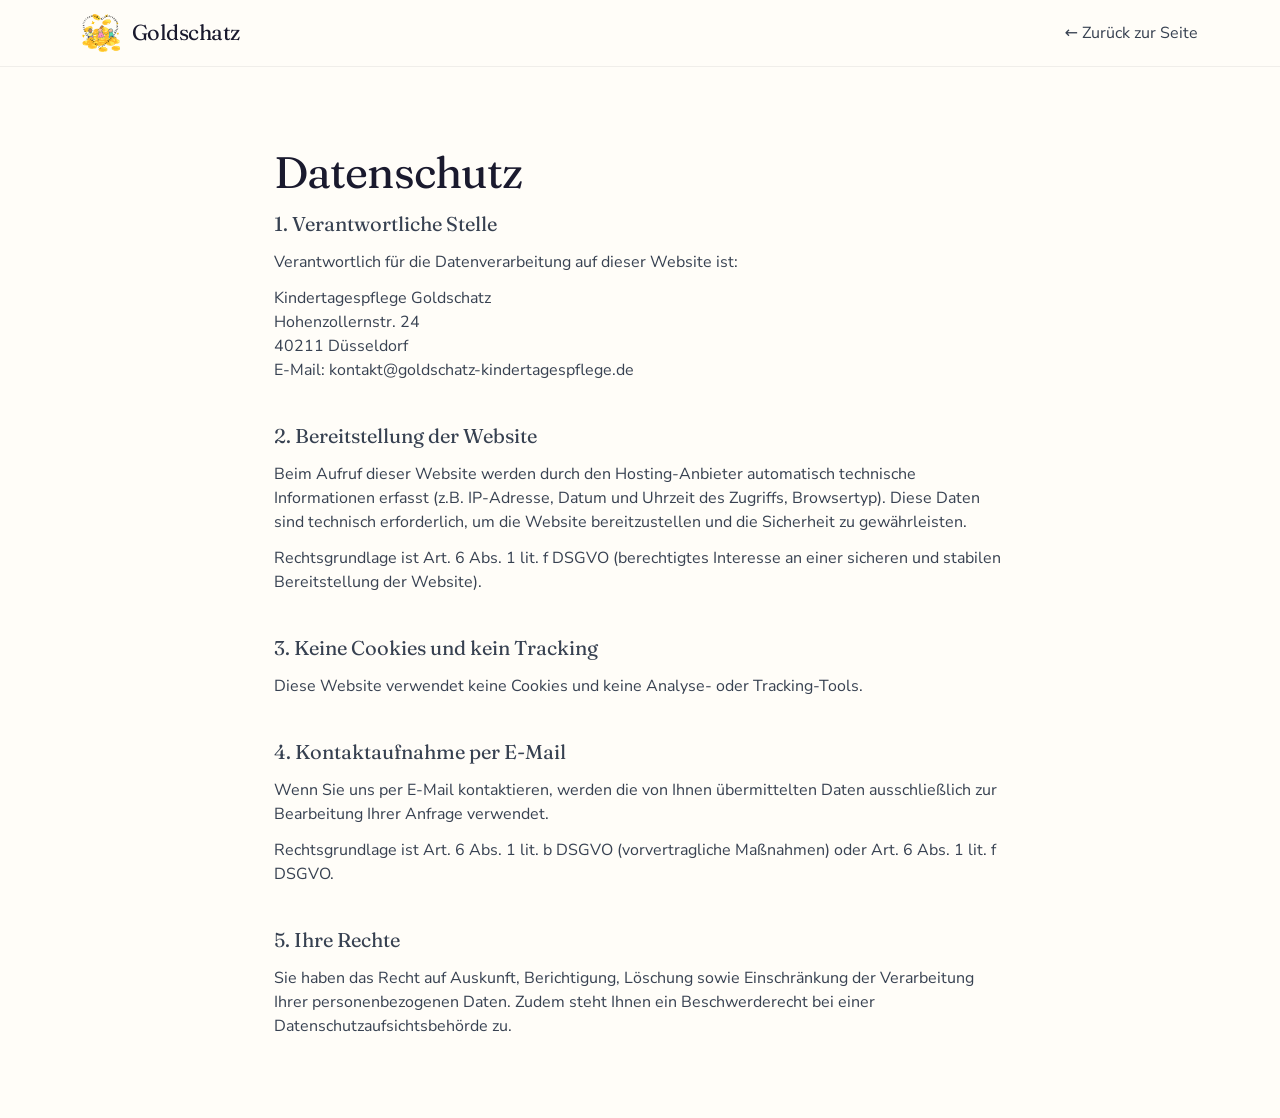
==== datenschutz.html @ 457f8713 "Add files via upload" ====
<!DOCTYPE html>
<html lang="de">
<head>
  <meta charset="UTF-8" />
  <meta name="robots" content="noindex, nofollow">
  <meta name="robots" content="noai, noimageai">
  <meta name="viewport" content="width=device-width, initial-scale=1.0" />
  <title>Datenschutz | Kindertagespflege Goldschatz</title>
  <link rel="stylesheet" href="assets/output.css" />
  <link rel="stylesheet" href="assets/styles.css" />
</head>
<body class="bg-bg text-ink-700 font-body antialiased">
    <header id="site-header" class="sticky top-[0px] z-[200] bg-bg/[0.92] backdrop-blur-xl border-b border-black/[0.06] transition-shadow duration-300">
        <nav class="flex items-center justify-between gap-6 px-5 md:px-8 py-3.5 max-w-[1180px] mx-auto">
        <a href="./" class="flex items-center gap-3 shrink-0">
            <div class="w-[38px] h-[38px] flex items-center justify-center"><img src="./img/Goldschatz Logo.svg"></div>
            <span class="font-display font-bold text-[1.35rem] text-ink-900 tracking-tight">Goldschatz</span>
        </a>
            <a href="./" class="items-center">← Zurück zur Seite</a>
        </nav>
  </header>

<main class="container mx-auto px-6 py-20 max-w-[780px]">

<h1 class="section-title mb-8">Datenschutz</h1>

<section class="mb-10">
<h2 class="text-xl font-bold mb-3">1. Verantwortliche Stelle</h2>
<p>
Verantwortlich für die Datenverarbeitung auf dieser Website ist:
</p>
<p class="mt-3">
Kindertagespflege Goldschatz<br>
Hohenzollernstr. 24<br>
40211 Düsseldorf<br>
E-Mail: kontakt@goldschatz-kindertagespflege.de
</p>
</section>

<section class="mb-10">
<h2 class="text-xl font-bold mb-3">2. Bereitstellung der Website</h2>
<p>
Beim Aufruf dieser Website werden durch den Hosting-Anbieter automatisch technische Informationen erfasst (z.B. IP-Adresse, Datum und Uhrzeit des Zugriffs, Browsertyp). Diese Daten sind technisch erforderlich, um die Website bereitzustellen und die Sicherheit zu gewährleisten.
</p>
<p class="mt-3">
Rechtsgrundlage ist Art. 6 Abs. 1 lit. f DSGVO (berechtigtes Interesse an einer sicheren und stabilen Bereitstellung der Website).
</p>
</section>

<section class="mb-10">
<h2 class="text-xl font-bold mb-3">3. Keine Cookies und kein Tracking</h2>
<p>
Diese Website verwendet keine Cookies und keine Analyse- oder Tracking-Tools.
</p>
</section>

<section class="mb-10">
<h2 class="text-xl font-bold mb-3">4. Kontaktaufnahme per E-Mail</h2>
<p>
Wenn Sie uns per E-Mail kontaktieren, werden die von Ihnen übermittelten Daten ausschließlich zur Bearbeitung Ihrer Anfrage verwendet.
</p>
<p class="mt-3">
Rechtsgrundlage ist Art. 6 Abs. 1 lit. b DSGVO (vorvertragliche Maßnahmen) oder Art. 6 Abs. 1 lit. f DSGVO.
</p>
</section>

<section>
<h2 class="text-xl font-bold mb-3">5. Ihre Rechte</h2>
<p>
Sie haben das Recht auf Auskunft, Berichtigung, Löschung sowie Einschränkung der Verarbeitung Ihrer personenbezogenen Daten. Zudem steht Ihnen ein Beschwerderecht bei einer Datenschutzaufsichtsbehörde zu.
</p>
</section>

</main>
</body>
</html>
---- assets/output.css ----
/*! tailwindcss v4.2.1 | MIT License | https://tailwindcss.com */
@layer properties{@supports (((-webkit-hyphens:none)) and (not (margin-trim:inline))) or ((-moz-orient:inline) and (not (color:rgb(from red r g b)))){*,:before,:after,::backdrop{--tw-translate-x:0;--tw-translate-y:0;--tw-translate-z:0;--tw-border-style:solid;--tw-gradient-position:initial;--tw-gradient-from:#0000;--tw-gradient-via:#0000;--tw-gradient-to:#0000;--tw-gradient-stops:initial;--tw-gradient-via-stops:initial;--tw-gradient-from-position:0%;--tw-gradient-via-position:50%;--tw-gradient-to-position:100%;--tw-leading:initial;--tw-font-weight:initial;--tw-tracking:initial;--tw-shadow:0 0 #0000;--tw-shadow-color:initial;--tw-shadow-alpha:100%;--tw-inset-shadow:0 0 #0000;--tw-inset-shadow-color:initial;--tw-inset-shadow-alpha:100%;--tw-ring-color:initial;--tw-ring-shadow:0 0 #0000;--tw-inset-ring-color:initial;--tw-inset-ring-shadow:0 0 #0000;--tw-ring-inset:initial;--tw-ring-offset-width:0px;--tw-ring-offset-color:#fff;--tw-ring-offset-shadow:0 0 #0000;--tw-blur:initial;--tw-brightness:initial;--tw-contrast:initial;--tw-grayscale:initial;--tw-hue-rotate:initial;--tw-invert:initial;--tw-opacity:initial;--tw-saturate:initial;--tw-sepia:initial;--tw-drop-shadow:initial;--tw-drop-shadow-color:initial;--tw-drop-shadow-alpha:100%;--tw-drop-shadow-size:initial;--tw-backdrop-blur:initial;--tw-backdrop-brightness:initial;--tw-backdrop-contrast:initial;--tw-backdrop-grayscale:initial;--tw-backdrop-hue-rotate:initial;--tw-backdrop-invert:initial;--tw-backdrop-opacity:initial;--tw-backdrop-saturate:initial;--tw-backdrop-sepia:initial;--tw-duration:initial}}}@layer theme{:root,:host{--font-sans:ui-sans-serif, system-ui, sans-serif, "Apple Color Emoji", "Segoe UI Emoji", "Segoe UI Symbol", "Noto Color Emoji";--font-mono:ui-monospace, SFMono-Regular, Menlo, Monaco, Consolas, "Liberation Mono", "Courier New", monospace;--color-black:#000;--color-white:#fff;--spacing:.25rem;--text-xs:.75rem;--text-xs--line-height:calc(1 / .75);--text-sm:.875rem;--text-sm--line-height:calc(1.25 / .875);--text-base:1rem;--text-base--line-height:calc(1.5 / 1);--text-xl:1.25rem;--text-xl--line-height:calc(1.75 / 1.25);--font-weight-semibold:600;--font-weight-bold:700;--font-weight-extrabold:800;--font-weight-black:900;--tracking-tight:-.025em;--tracking-widest:.1em;--leading-snug:1.375;--leading-relaxed:1.625;--radius-sm:.25rem;--radius-md:.375rem;--radius-lg:.5rem;--radius-xl:.75rem;--radius-2xl:1rem;--radius-3xl:1.5rem;--shadow-sm:0 1px 3px 0 #0000001a, 0 1px 2px -1px #0000001a;--shadow-md:0 4px 6px -1px #0000001a, 0 2px 4px -2px #0000001a;--blur-sm:8px;--blur-xl:24px;--default-transition-duration:.15s;--default-transition-timing-function:cubic-bezier(.4, 0, .2, 1);--default-font-family:var(--font-sans);--default-mono-font-family:var(--font-mono)}}@layer base{*,:after,:before,::backdrop{box-sizing:border-box;border:0 solid;margin:0;padding:0}::file-selector-button{box-sizing:border-box;border:0 solid;margin:0;padding:0}html,:host{-webkit-text-size-adjust:100%;tab-size:4;line-height:1.5;font-family:var(--default-font-family,ui-sans-serif, system-ui, sans-serif, "Apple Color Emoji", "Segoe UI Emoji", "Segoe UI Symbol", "Noto Color Emoji");font-feature-settings:var(--default-font-feature-settings,normal);font-variation-settings:var(--default-font-variation-settings,normal);-webkit-tap-highlight-color:transparent}hr{height:0;color:inherit;border-top-width:1px}abbr:where([title]){-webkit-text-decoration:underline dotted;text-decoration:underline dotted}h1,h2,h3,h4,h5,h6{font-size:inherit;font-weight:inherit}a{color:inherit;-webkit-text-decoration:inherit;-webkit-text-decoration:inherit;-webkit-text-decoration:inherit;text-decoration:inherit}b,strong{font-weight:bolder}code,kbd,samp,pre{font-family:var(--default-mono-font-family,ui-monospace, SFMono-Regular, Menlo, Monaco, Consolas, "Liberation Mono", "Courier New", monospace);font-feature-settings:var(--default-mono-font-feature-settings,normal);font-variation-settings:var(--default-mono-font-variation-settings,normal);font-size:1em}small{font-size:80%}sub,sup{vertical-align:baseline;font-size:75%;line-height:0;position:relative}sub{bottom:-.25em}sup{top:-.5em}table{text-indent:0;border-color:inherit;border-collapse:collapse}:-moz-focusring{outline:auto}progress{vertical-align:baseline}summary{display:list-item}ol,ul,menu{list-style:none}img,svg,video,canvas,audio,iframe,embed,object{vertical-align:middle;display:block}img,video{max-width:100%;height:auto}button,input,select,optgroup,textarea{font:inherit;font-feature-settings:inherit;font-variation-settings:inherit;letter-spacing:inherit;color:inherit;opacity:1;background-color:#0000;border-radius:0}::file-selector-button{font:inherit;font-feature-settings:inherit;font-variation-settings:inherit;letter-spacing:inherit;color:inherit;opacity:1;background-color:#0000;border-radius:0}:where(select:is([multiple],[size])) optgroup{font-weight:bolder}:where(select:is([multiple],[size])) optgroup option{padding-inline-start:20px}::file-selector-button{margin-inline-end:4px}::placeholder{opacity:1}@supports (not ((-webkit-appearance:-apple-pay-button))) or (contain-intrinsic-size:1px){::placeholder{color:currentColor}@supports (color:color-mix(in lab, red, red)){::placeholder{color:color-mix(in oklab, currentcolor 50%, transparent)}}}textarea{resize:vertical}::-webkit-search-decoration{-webkit-appearance:none}::-webkit-date-and-time-value{min-height:1lh;text-align:inherit}::-webkit-datetime-edit{display:inline-flex}::-webkit-datetime-edit-fields-wrapper{padding:0}::-webkit-datetime-edit{padding-block:0}::-webkit-datetime-edit-year-field{padding-block:0}::-webkit-datetime-edit-month-field{padding-block:0}::-webkit-datetime-edit-day-field{padding-block:0}::-webkit-datetime-edit-hour-field{padding-block:0}::-webkit-datetime-edit-minute-field{padding-block:0}::-webkit-datetime-edit-second-field{padding-block:0}::-webkit-datetime-edit-millisecond-field{padding-block:0}::-webkit-datetime-edit-meridiem-field{padding-block:0}::-webkit-calendar-picker-indicator{line-height:1}:-moz-ui-invalid{box-shadow:none}button,input:where([type=button],[type=reset],[type=submit]){appearance:button}::file-selector-button{appearance:button}::-webkit-inner-spin-button{height:auto}::-webkit-outer-spin-button{height:auto}[hidden]:where(:not([hidden=until-found])){display:none!important}}@layer components;@layer utilities{.pointer-events-none{pointer-events:none}.visible{visibility:visible}.sr-only{clip-path:inset(50%);white-space:nowrap;border-width:0;width:1px;height:1px;margin:-1px;padding:0;position:absolute;overflow:hidden}.absolute{position:absolute}.fixed{position:fixed}.relative{position:relative}.sticky{position:sticky}.inset-0{inset:calc(var(--spacing) * 0)}.inset-y-0{inset-block:calc(var(--spacing) * 0)}.start{inset-inline-start:var(--spacing)}.-top-24{top:calc(var(--spacing) * -24)}.top-0{top:calc(var(--spacing) * 0)}.top-4{top:calc(var(--spacing) * 4)}.top-20{top:calc(var(--spacing) * 20)}.top-\[0px\]{top:0}.top-\[37px\]{top:37px}.-right-16{right:calc(var(--spacing) * -16)}.-right-24{right:calc(var(--spacing) * -24)}.right-0{right:calc(var(--spacing) * 0)}.right-\[-60px\]{right:-60px}.bottom-0{bottom:calc(var(--spacing) * 0)}.bottom-4{bottom:calc(var(--spacing) * 4)}.bottom-\[-20px\]{bottom:-20px}.bottom-\[-40px\]{bottom:-40px}.-left-24{left:calc(var(--spacing) * -24)}.left-4{left:calc(var(--spacing) * 4)}.left-5{left:calc(var(--spacing) * 5)}.left-\[-40px\]{left:-40px}.z-10{z-index:10}.z-\[100\]{z-index:100}.z-\[200\]{z-index:200}.z-\[300\]{z-index:300}.z-\[400\]{z-index:400}.container{width:100%}@media (min-width:40rem){.container{max-width:40rem}}@media (min-width:48rem){.container{max-width:48rem}}@media (min-width:64rem){.container{max-width:64rem}}@media (min-width:80rem){.container{max-width:80rem}}@media (min-width:96rem){.container{max-width:96rem}}.-mx-2{margin-inline:calc(var(--spacing) * -2)}.mx-auto{margin-inline:auto}.mt-0\.5{margin-top:calc(var(--spacing) * .5)}.mt-1{margin-top:calc(var(--spacing) * 1)}.mt-3{margin-top:calc(var(--spacing) * 3)}.mt-4{margin-top:calc(var(--spacing) * 4)}.mt-5{margin-top:calc(var(--spacing) * 5)}.mb-0{margin-bottom:calc(var(--spacing) * 0)}.mb-0\.5{margin-bottom:calc(var(--spacing) * .5)}.mb-1{margin-bottom:calc(var(--spacing) * 1)}.mb-2{margin-bottom:calc(var(--spacing) * 2)}.mb-3{margin-bottom:calc(var(--spacing) * 3)}.mb-4{margin-bottom:calc(var(--spacing) * 4)}.mb-5{margin-bottom:calc(var(--spacing) * 5)}.mb-6{margin-bottom:calc(var(--spacing) * 6)}.mb-7{margin-bottom:calc(var(--spacing) * 7)}.mb-8{margin-bottom:calc(var(--spacing) * 8)}.mb-10{margin-bottom:calc(var(--spacing) * 10)}.ml-2{margin-left:calc(var(--spacing) * 2)}.ml-auto{margin-left:auto}.block{display:block}.flex{display:flex}.grid{display:grid}.hidden{display:none}.inline-flex{display:inline-flex}.h-0\.5{height:calc(var(--spacing) * .5)}.h-3\.5{height:calc(var(--spacing) * 3.5)}.h-4{height:calc(var(--spacing) * 4)}.h-5{height:calc(var(--spacing) * 5)}.h-6{height:calc(var(--spacing) * 6)}.h-7{height:calc(var(--spacing) * 7)}.h-8{height:calc(var(--spacing) * 8)}.h-9{height:calc(var(--spacing) * 9)}.h-10{height:calc(var(--spacing) * 10)}.h-\[34px\]{height:34px}.h-\[38px\]{height:38px}.h-\[52px\]{height:52px}.h-\[60px\]{height:60px}.h-\[260px\]{height:260px}.h-\[350px\]{height:350px}.h-\[500px\]{height:500px}.min-h-0{min-height:calc(var(--spacing) * 0)}.min-h-\[1\.2em\]{min-height:1.2em}.min-h-\[110px\]{min-height:110px}.w-3\.5{width:calc(var(--spacing) * 3.5)}.w-4{width:calc(var(--spacing) * 4)}.w-5{width:calc(var(--spacing) * 5)}.w-6{width:calc(var(--spacing) * 6)}.w-7{width:calc(var(--spacing) * 7)}.w-8{width:calc(var(--spacing) * 8)}.w-9{width:calc(var(--spacing) * 9)}.w-10{width:calc(var(--spacing) * 10)}.w-100{width:calc(var(--spacing) * 100)}.w-\[34px\]{width:34px}.w-\[38px\]{width:38px}.w-\[52px\]{width:52px}.w-\[60px\]{width:60px}.w-\[350px\]{width:350px}.w-\[500px\]{width:500px}.w-\[min\(340px\,90vw\)\]{width:min(340px,90vw)}.w-full{width:100%}.max-w-\[55ch\]{max-width:55ch}.max-w-\[600px\]{max-width:600px}.max-w-\[680px\]{max-width:680px}.max-w-\[780px\]{max-width:780px}.max-w-\[1180px\]{max-width:1180px}.max-w-none{max-width:none}.flex-1{flex:1}.shrink-0{flex-shrink:0}.translate-x-0{--tw-translate-x:calc(var(--spacing) * 0);translate:var(--tw-translate-x) var(--tw-translate-y)}.translate-x-full{--tw-translate-x:100%;translate:var(--tw-translate-x) var(--tw-translate-y)}.-rotate-\[15deg\]{rotate:-15deg}.cursor-pointer{cursor:pointer}.resize-y{resize:vertical}.grid-cols-1{grid-template-columns:repeat(1,minmax(0,1fr))}.grid-cols-2{grid-template-columns:repeat(2,minmax(0,1fr))}.flex-col{flex-direction:column}.flex-wrap{flex-wrap:wrap}.items-center{align-items:center}.items-start{align-items:flex-start}.justify-between{justify-content:space-between}.justify-center{justify-content:center}.gap-1{gap:calc(var(--spacing) * 1)}.gap-1\.5{gap:calc(var(--spacing) * 1.5)}.gap-2{gap:calc(var(--spacing) * 2)}.gap-2\.5{gap:calc(var(--spacing) * 2.5)}.gap-3{gap:calc(var(--spacing) * 3)}.gap-4{gap:calc(var(--spacing) * 4)}.gap-5{gap:calc(var(--spacing) * 5)}.gap-6{gap:calc(var(--spacing) * 6)}.gap-8{gap:calc(var(--spacing) * 8)}.gap-10{gap:calc(var(--spacing) * 10)}.gap-\[5px\]{gap:5px}.overflow-hidden{overflow:hidden}.overflow-x-hidden{overflow-x:hidden}.overflow-y-auto{overflow-y:auto}.rounded-2xl{border-radius:var(--radius-2xl)}.rounded-3xl{border-radius:var(--radius-3xl)}.rounded-\[2rem\]{border-radius:2rem}.rounded-full{border-radius:3.40282e38px}.rounded-lg{border-radius:var(--radius-lg)}.rounded-sm{border-radius:var(--radius-sm)}.rounded-xl{border-radius:var(--radius-xl)}.border{border-style:var(--tw-border-style);border-width:1px}.border-2{border-style:var(--tw-border-style);border-width:2px}.border-\[1\.5px\]{border-style:var(--tw-border-style);border-width:1.5px}.border-t{border-top-style:var(--tw-border-style);border-top-width:1px}.border-b{border-bottom-style:var(--tw-border-style);border-bottom-width:1px}.border-black\/\[0\.04\]{border-color:#0000000a}@supports (color:color-mix(in lab, red, red)){.border-black\/\[0\.04\]{border-color:color-mix(in oklab, var(--color-black) 4%, transparent)}}.border-black\/\[0\.06\]{border-color:#0000000f}@supports (color:color-mix(in lab, red, red)){.border-black\/\[0\.06\]{border-color:color-mix(in oklab, var(--color-black) 6%, transparent)}}.border-gold-200{border-color:#ffedb3}.border-gold-300{border-color:#ffd966}.border-gold-400\/25{border-color:oklab(84.1054% .0167045 .152125/.25)}.border-gold-400\/30{border-color:oklab(84.1054% .0167045 .152125/.3)}.border-gold-400\/45{border-color:oklab(84.1054% .0167045 .152125/.45)}.border-green-500\/30{border-color:oklab(72.2746% -.165574 .0972219/.3)}.border-ink-100{border-color:#f9fafb}.border-ink-300{border-color:#d1d5db}.border-white\/10{border-color:#ffffff1a}@supports (color:color-mix(in lab, red, red)){.border-white\/10{border-color:color-mix(in oklab, var(--color-white) 10%, transparent)}}.bg-bg{background-color:#fffdf8}.bg-bg-warm{background-color:#fff9e6}.bg-bg\/\[0\.92\]{background-color:oklab(99.4198% .00016439 .00692415/.92)}.bg-black\/40{background-color:#0006}@supports (color:color-mix(in lab, red, red)){.bg-black\/40{background-color:color-mix(in oklab, var(--color-black) 40%, transparent)}}.bg-coral-400{background-color:#f36856}.bg-gold-100{background-color:#fff9e6}.bg-gold-200{background-color:#ffedb3}.bg-gold-300{background-color:#ffd966}.bg-gold-400\/10{background-color:oklab(84.1054% .0167045 .152125/.1)}.bg-gold-400\/15{background-color:oklab(84.1054% .0167045 .152125/.15)}.bg-gold-400\/20{background-color:oklab(84.1054% .0167045 .152125/.2)}.bg-green-100{background-color:#edfbf3}.bg-ink-100{background-color:#f9fafb}.bg-ink-700{background-color:#374151}.bg-ink-900{background-color:#1a1a2e}.bg-peach-400{background-color:#ffb49e}.bg-transparent{background-color:#0000}.bg-white{background-color:var(--color-white)}.bg-white\/85{background-color:#ffffffd9}@supports (color:color-mix(in lab, red, red)){.bg-white\/85{background-color:color-mix(in oklab, var(--color-white) 85%, transparent)}}.bg-white\/92{background-color:#ffffffeb}@supports (color:color-mix(in lab, red, red)){.bg-white\/92{background-color:color-mix(in oklab, var(--color-white) 92%, transparent)}}.bg-white\/\[0\.06\]{background-color:#ffffff0f}@supports (color:color-mix(in lab, red, red)){.bg-white\/\[0\.06\]{background-color:color-mix(in oklab, var(--color-white) 6%, transparent)}}.bg-gradient-to-br{--tw-gradient-position:to bottom right in oklab;background-image:linear-gradient(var(--tw-gradient-stops))}.from-gold-300{--tw-gradient-from:#ffd966;--tw-gradient-stops:var(--tw-gradient-via-stops,var(--tw-gradient-position), var(--tw-gradient-from) var(--tw-gradient-from-position), var(--tw-gradient-to) var(--tw-gradient-to-position))}.to-gold-400{--tw-gradient-to:#fac13f;--tw-gradient-stops:var(--tw-gradient-via-stops,var(--tw-gradient-position), var(--tw-gradient-from) var(--tw-gradient-from-position), var(--tw-gradient-to) var(--tw-gradient-to-position))}.object-cover{object-fit:cover}.p-2{padding:calc(var(--spacing) * 2)}.p-3{padding:calc(var(--spacing) * 3)}.p-4{padding:calc(var(--spacing) * 4)}.p-6{padding:calc(var(--spacing) * 6)}.p-8{padding:calc(var(--spacing) * 8)}.px-3{padding-inline:calc(var(--spacing) * 3)}.px-3\.5{padding-inline:calc(var(--spacing) * 3.5)}.px-4{padding-inline:calc(var(--spacing) * 4)}.px-5{padding-inline:calc(var(--spacing) * 5)}.px-6{padding-inline:calc(var(--spacing) * 6)}.px-8{padding-inline:calc(var(--spacing) * 8)}.py-1{padding-block:calc(var(--spacing) * 1)}.py-1\.5{padding-block:calc(var(--spacing) * 1.5)}.py-2{padding-block:calc(var(--spacing) * 2)}.py-2\.5{padding-block:calc(var(--spacing) * 2.5)}.py-3{padding-block:calc(var(--spacing) * 3)}.py-3\.5{padding-block:calc(var(--spacing) * 3.5)}.py-4{padding-block:calc(var(--spacing) * 4)}.py-5{padding-block:calc(var(--spacing) * 5)}.py-8{padding-block:calc(var(--spacing) * 8)}.py-20{padding-block:calc(var(--spacing) * 20)}.pt-3{padding-top:calc(var(--spacing) * 3)}.pt-4{padding-top:calc(var(--spacing) * 4)}.pt-12{padding-top:calc(var(--spacing) * 12)}.pb-5{padding-bottom:calc(var(--spacing) * 5)}.pb-6{padding-bottom:calc(var(--spacing) * 6)}.pb-8{padding-bottom:calc(var(--spacing) * 8)}.pb-20{padding-bottom:calc(var(--spacing) * 20)}.font-body{font-family:Nunito Sans,system-ui,-apple-system,Segoe UI,Roboto,Arial,sans-serif}.font-display{font-family:Fraunces,Georgia,serif}.text-base{font-size:var(--text-base);line-height:var(--tw-leading,var(--text-base--line-height))}.text-sm{font-size:var(--text-sm);line-height:var(--tw-leading,var(--text-sm--line-height))}.text-xl{font-size:var(--text-xl);line-height:var(--tw-leading,var(--text-xl--line-height))}.text-xs{font-size:var(--text-xs);line-height:var(--tw-leading,var(--text-xs--line-height))}.text-\[1\.1rem\]{font-size:1.1rem}.text-\[1\.05rem\]{font-size:1.05rem}.text-\[1\.35rem\]{font-size:1.35rem}.text-\[6rem\]{font-size:6rem}.leading-\[1\.1\]{--tw-leading:1.1;line-height:1.1}.leading-none{--tw-leading:1;line-height:1}.leading-relaxed{--tw-leading:var(--leading-relaxed);line-height:var(--leading-relaxed)}.leading-snug{--tw-leading:var(--leading-snug);line-height:var(--leading-snug)}.font-black{--tw-font-weight:var(--font-weight-black);font-weight:var(--font-weight-black)}.font-bold{--tw-font-weight:var(--font-weight-bold);font-weight:var(--font-weight-bold)}.font-extrabold{--tw-font-weight:var(--font-weight-extrabold);font-weight:var(--font-weight-extrabold)}.font-semibold{--tw-font-weight:var(--font-weight-semibold);font-weight:var(--font-weight-semibold)}.tracking-tight{--tw-tracking:var(--tracking-tight);letter-spacing:var(--tracking-tight)}.tracking-widest{--tw-tracking:var(--tracking-widest);letter-spacing:var(--tracking-widest)}.whitespace-nowrap{white-space:nowrap}.text-\[\#3a2a00\]{color:#3a2a00}.text-\[\#5a3e00\]{color:#5a3e00}.text-\[\#7a5500\]{color:#7a5500}.text-coral-400{color:#f36856}.text-gold-300{color:#ffd966}.text-gold-500{color:#e8a800}.text-green-500{color:#22c55e}.text-ink-300{color:#d1d5db}.text-ink-500{color:#6b7280}.text-ink-700{color:#374151}.text-ink-900{color:#1a1a2e}.text-white{color:var(--color-white)}.text-white\/30{color:#ffffff4d}@supports (color:color-mix(in lab, red, red)){.text-white\/30{color:color-mix(in oklab, var(--color-white) 30%, transparent)}}.text-white\/40{color:#fff6}@supports (color:color-mix(in lab, red, red)){.text-white\/40{color:color-mix(in oklab, var(--color-white) 40%, transparent)}}.text-white\/50{color:#ffffff80}@supports (color:color-mix(in lab, red, red)){.text-white\/50{color:color-mix(in oklab, var(--color-white) 50%, transparent)}}.text-white\/65{color:#ffffffa6}@supports (color:color-mix(in lab, red, red)){.text-white\/65{color:color-mix(in oklab, var(--color-white) 65%, transparent)}}.text-white\/70{color:#ffffffb3}@supports (color:color-mix(in lab, red, red)){.text-white\/70{color:color-mix(in oklab, var(--color-white) 70%, transparent)}}.text-white\/75{color:#ffffffbf}@supports (color:color-mix(in lab, red, red)){.text-white\/75{color:color-mix(in oklab, var(--color-white) 75%, transparent)}}.text-white\/80{color:#fffc}@supports (color:color-mix(in lab, red, red)){.text-white\/80{color:color-mix(in oklab, var(--color-white) 80%, transparent)}}.uppercase{text-transform:uppercase}.italic{font-style:italic}.not-italic{font-style:normal}.antialiased{-webkit-font-smoothing:antialiased;-moz-osx-font-smoothing:grayscale}.opacity-0{opacity:0}.opacity-10{opacity:.1}.opacity-20{opacity:.2}.opacity-25{opacity:.25}.opacity-50{opacity:.5}.opacity-80{opacity:.8}.opacity-85{opacity:.85}.opacity-100{opacity:1}.opacity-\[0\.28\]{opacity:.28}.shadow-gold{--tw-shadow:0 4px 20px var(--tw-shadow-color,#fac13f4d);box-shadow:var(--tw-inset-shadow), var(--tw-inset-ring-shadow), var(--tw-ring-offset-shadow), var(--tw-ring-shadow), var(--tw-shadow)}.shadow-lg{--tw-shadow:0 12px 40px var(--tw-shadow-color,#0000001a);box-shadow:var(--tw-inset-shadow), var(--tw-inset-ring-shadow), var(--tw-ring-offset-shadow), var(--tw-ring-shadow), var(--tw-shadow)}.shadow-soft{--tw-shadow:0 4px 16px var(--tw-shadow-color,#00000014);box-shadow:var(--tw-inset-shadow), var(--tw-inset-ring-shadow), var(--tw-ring-offset-shadow), var(--tw-ring-shadow), var(--tw-shadow)}.blur{--tw-blur:blur(8px);filter:var(--tw-blur,) var(--tw-brightness,) var(--tw-contrast,) var(--tw-grayscale,) var(--tw-hue-rotate,) var(--tw-invert,) var(--tw-saturate,) var(--tw-sepia,) var(--tw-drop-shadow,)}.blur-\[70px\]{--tw-blur:blur(70px);filter:var(--tw-blur,) var(--tw-brightness,) var(--tw-contrast,) var(--tw-grayscale,) var(--tw-hue-rotate,) var(--tw-invert,) var(--tw-saturate,) var(--tw-sepia,) var(--tw-drop-shadow,)}.blur-\[80px\]{--tw-blur:blur(80px);filter:var(--tw-blur,) var(--tw-brightness,) var(--tw-contrast,) var(--tw-grayscale,) var(--tw-hue-rotate,) var(--tw-invert,) var(--tw-saturate,) var(--tw-sepia,) var(--tw-drop-shadow,)}.backdrop-blur-sm{--tw-backdrop-blur:blur(var(--blur-sm));-webkit-backdrop-filter:var(--tw-backdrop-blur,) var(--tw-backdrop-brightness,) var(--tw-backdrop-contrast,) var(--tw-backdrop-grayscale,) var(--tw-backdrop-hue-rotate,) var(--tw-backdrop-invert,) var(--tw-backdrop-opacity,) var(--tw-backdrop-saturate,) var(--tw-backdrop-sepia,);backdrop-filter:var(--tw-backdrop-blur,) var(--tw-backdrop-brightness,) var(--tw-backdrop-contrast,) var(--tw-backdrop-grayscale,) var(--tw-backdrop-hue-rotate,) var(--tw-backdrop-invert,) var(--tw-backdrop-opacity,) var(--tw-backdrop-saturate,) var(--tw-backdrop-sepia,)}.backdrop-blur-xl{--tw-backdrop-blur:blur(var(--blur-xl));-webkit-backdrop-filter:var(--tw-backdrop-blur,) var(--tw-backdrop-brightness,) var(--tw-backdrop-contrast,) var(--tw-backdrop-grayscale,) var(--tw-backdrop-hue-rotate,) var(--tw-backdrop-invert,) var(--tw-backdrop-opacity,) var(--tw-backdrop-saturate,) var(--tw-backdrop-sepia,);backdrop-filter:var(--tw-backdrop-blur,) var(--tw-backdrop-brightness,) var(--tw-backdrop-contrast,) var(--tw-backdrop-grayscale,) var(--tw-backdrop-hue-rotate,) var(--tw-backdrop-invert,) var(--tw-backdrop-opacity,) var(--tw-backdrop-saturate,) var(--tw-backdrop-sepia,)}.transition-all{transition-property:all;transition-timing-function:var(--tw-ease,var(--default-transition-timing-function));transition-duration:var(--tw-duration,var(--default-transition-duration))}.transition-colors{transition-property:color,background-color,border-color,outline-color,text-decoration-color,fill,stroke,--tw-gradient-from,--tw-gradient-via,--tw-gradient-to;transition-timing-function:var(--tw-ease,var(--default-transition-timing-function));transition-duration:var(--tw-duration,var(--default-transition-duration))}.transition-opacity{transition-property:opacity;transition-timing-function:var(--tw-ease,var(--default-transition-timing-function));transition-duration:var(--tw-duration,var(--default-transition-duration))}.transition-shadow{transition-property:box-shadow;transition-timing-function:var(--tw-ease,var(--default-transition-timing-function));transition-duration:var(--tw-duration,var(--default-transition-duration))}.transition-transform{transition-property:transform,translate,scale,rotate;transition-timing-function:var(--tw-ease,var(--default-transition-timing-function));transition-duration:var(--tw-duration,var(--default-transition-duration))}.duration-250{--tw-duration:.25s;transition-duration:.25s}.duration-300{--tw-duration:.3s;transition-duration:.3s}.select-none{-webkit-user-select:none;user-select:none}@media (hover:hover){.hover\:-translate-y-px:hover{--tw-translate-y:-1px;translate:var(--tw-translate-x) var(--tw-translate-y)}.hover\:border-gold-400:hover{border-color:#fac13f}.hover\:border-gold-400\/30:hover{border-color:oklab(84.1054% .0167045 .152125/.3)}.hover\:bg-coral-500:hover{background-color:#d95443}.hover\:bg-gold-100:hover{background-color:#fff9e6}.hover\:bg-gold-200:hover{background-color:#ffedb3}.hover\:bg-ink-900:hover{background-color:#1a1a2e}.hover\:bg-peach-200:hover{background-color:#ffd5c8}.hover\:bg-white\/\[0\.09\]:hover{background-color:#ffffff17}@supports (color:color-mix(in lab, red, red)){.hover\:bg-white\/\[0\.09\]:hover{background-color:color-mix(in oklab, var(--color-white) 9%, transparent)}}.hover\:text-ink-900:hover{color:#1a1a2e}.hover\:text-white:hover{color:var(--color-white)}.hover\:shadow-\[0_4px_12px_rgba\(243\,104\,86\,0\.3\)\]:hover{--tw-shadow:0 4px 12px var(--tw-shadow-color,#f368564d);box-shadow:var(--tw-inset-shadow), var(--tw-inset-ring-shadow), var(--tw-ring-offset-shadow), var(--tw-ring-shadow), var(--tw-shadow)}.hover\:shadow-\[0_6px_20px_rgba\(243\,104\,86\,0\.35\)\]:hover{--tw-shadow:0 6px 20px var(--tw-shadow-color,#f3685659);box-shadow:var(--tw-inset-shadow), var(--tw-inset-ring-shadow), var(--tw-ring-offset-shadow), var(--tw-ring-shadow), var(--tw-shadow)}}.disabled\:opacity-60:disabled{opacity:.6}@media (min-width:40rem){.sm\:flex{display:flex}.sm\:inline{display:inline}.sm\:grid-cols-2{grid-template-columns:repeat(2,minmax(0,1fr))}}@media (min-width:48rem){.md\:p-8{padding:calc(var(--spacing) * 8)}.md\:px-8{padding-inline:calc(var(--spacing) * 8)}}@media (min-width:64rem){.lg\:flex{display:flex}.lg\:hidden{display:none}.lg\:grid-cols-3{grid-template-columns:repeat(3,minmax(0,1fr))}.lg\:grid-cols-\[1\.1fr_0\.9fr\]{grid-template-columns:1.1fr .9fr}.lg\:grid-cols-\[1\.2fr_0\.8fr\]{grid-template-columns:1.2fr .8fr}}}@property --tw-translate-x{syntax:"*";inherits:false;initial-value:0}@property --tw-translate-y{syntax:"*";inherits:false;initial-value:0}@property --tw-translate-z{syntax:"*";inherits:false;initial-value:0}@property --tw-border-style{syntax:"*";inherits:false;initial-value:solid}@property --tw-gradient-position{syntax:"*";inherits:false}@property --tw-gradient-from{syntax:"<color>";inherits:false;initial-value:#0000}@property --tw-gradient-via{syntax:"<color>";inherits:false;initial-value:#0000}@property --tw-gradient-to{syntax:"<color>";inherits:false;initial-value:#0000}@property --tw-gradient-stops{syntax:"*";inherits:false}@property --tw-gradient-via-stops{syntax:"*";inherits:false}@property --tw-gradient-from-position{syntax:"<length-percentage>";inherits:false;initial-value:0%}@property --tw-gradient-via-position{syntax:"<length-percentage>";inherits:false;initial-value:50%}@property --tw-gradient-to-position{syntax:"<length-percentage>";inherits:false;initial-value:100%}@property --tw-leading{syntax:"*";inherits:false}@property --tw-font-weight{syntax:"*";inherits:false}@property --tw-tracking{syntax:"*";inherits:false}@property --tw-shadow{syntax:"*";inherits:false;initial-value:0 0 #0000}@property --tw-shadow-color{syntax:"*";inherits:false}@property --tw-shadow-alpha{syntax:"<percentage>";inherits:false;initial-value:100%}@property --tw-inset-shadow{syntax:"*";inherits:false;initial-value:0 0 #0000}@property --tw-inset-shadow-color{syntax:"*";inherits:false}@property --tw-inset-shadow-alpha{syntax:"<percentage>";inherits:false;initial-value:100%}@property --tw-ring-color{syntax:"*";inherits:false}@property --tw-ring-shadow{syntax:"*";inherits:false;initial-value:0 0 #0000}@property --tw-inset-ring-color{syntax:"*";inherits:false}@property --tw-inset-ring-shadow{syntax:"*";inherits:false;initial-value:0 0 #0000}@property --tw-ring-inset{syntax:"*";inherits:false}@property --tw-ring-offset-width{syntax:"<length>";inherits:false;initial-value:0}@property --tw-ring-offset-color{syntax:"*";inherits:false;initial-value:#fff}@property --tw-ring-offset-shadow{syntax:"*";inherits:false;initial-value:0 0 #0000}@property --tw-blur{syntax:"*";inherits:false}@property --tw-brightness{syntax:"*";inherits:false}@property --tw-contrast{syntax:"*";inherits:false}@property --tw-grayscale{syntax:"*";inherits:false}@property --tw-hue-rotate{syntax:"*";inherits:false}@property --tw-invert{syntax:"*";inherits:false}@property --tw-opacity{syntax:"*";inherits:false}@property --tw-saturate{syntax:"*";inherits:false}@property --tw-sepia{syntax:"*";inherits:false}@property --tw-drop-shadow{syntax:"*";inherits:false}@property --tw-drop-shadow-color{syntax:"*";inherits:false}@property --tw-drop-shadow-alpha{syntax:"<percentage>";inherits:false;initial-value:100%}@property --tw-drop-shadow-size{syntax:"*";inherits:false}@property --tw-backdrop-blur{syntax:"*";inherits:false}@property --tw-backdrop-brightness{syntax:"*";inherits:false}@property --tw-backdrop-contrast{syntax:"*";inherits:false}@property --tw-backdrop-grayscale{syntax:"*";inherits:false}@property --tw-backdrop-hue-rotate{syntax:"*";inherits:false}@property --tw-backdrop-invert{syntax:"*";inherits:false}@property --tw-backdrop-opacity{syntax:"*";inherits:false}@property --tw-backdrop-saturate{syntax:"*";inherits:false}@property --tw-backdrop-sepia{syntax:"*";inherits:false}@property --tw-duration{syntax:"*";inherits:false}
---- assets/styles.css ----
/* ============================================
   Kindertagespflege Goldschatz – styles.css
   Nur Custom Components + lokale Fonts
   Tailwind übernimmt Reset & Utilities
   ============================================ */


/* === Lokale Fonts ================================= */

@font-face {
  font-family: "Fraunces";
  src: url("../fonts/fraunces-v38-latin-regular.woff2") format("woff2");
  font-style: normal;
  font-weight: 400 700;
  font-display: swap;
}

@font-face {
  font-family: "Fraunces";
  src: url("../fonts/fraunces-v38-latin-regular.woff2") format("woff2");
  font-style: italic;
  font-weight: 400 700;
  font-display: swap;
}

@font-face {
  font-family: "Nunito Sans";
  src: url("../fonts/nunito-sans-v19-latin-regular.woff2") format("woff2");
  font-style: normal;
  font-weight: 400 800;
  font-display: swap;
}


/* === Minimal Base Enhancements ===================== */

html {
  scroll-behavior: smooth;
  -webkit-text-size-adjust: 100%;
}

body {
  -webkit-font-smoothing: antialiased;
  -moz-osx-font-smoothing: grayscale;
}

@media (prefers-reduced-motion: reduce) {
  html { scroll-behavior: auto; }
}


:root {
  --font-display: "Fraunces", Georgia, serif;
  --font-body: "Nunito Sans", system-ui, -apple-system, "Segoe UI", Roboto, Arial, sans-serif;
}

body {
  font-family: var(--font-body);
}

h1, h2, h3, h4, h5, h6,
.section-title {
  font-family: var(--font-display);
}

/* === Accessibility ================================= */

.skip-link {
  position: absolute;
  left: -9999px;
  width: 1px;
  height: 1px;
  overflow: hidden;
  z-index: 9999;
}

.skip-link:focus {
  position: fixed;
  left: 1rem;
  top: 1rem;
  padding: 0.75rem 1.25rem;
  background: white;
  border: 2px solid #f36856;
  border-radius: 0.75rem;
  font-weight: 700;
  color: #1a1a2e;
}

:focus-visible {
  outline: 2px solid #f36856;
  outline-offset: 3px;
  border-radius: 4px;
}


/* === Typography Utilities ========================== */

.section-title {
  font-family: "Fraunces", Georgia, serif;
  font-weight: 700;
  letter-spacing: -0.02em;
  line-height: 1.15;
  color: #1a1a2e;
  font-size: clamp(1.75rem, 3vw + 0.75rem, 2.75rem);
  margin-bottom: 0.75rem;
}

.pill-label {
  display: inline-flex;
  align-items: center;
  gap: 0.5rem;
  padding: 5px 0.75rem;
  background: rgba(250,193,63,0.18);
  border: 1px solid rgba(250,193,63,0.45);
  border-radius: 9999px;
  font-size: 0.82rem;
  font-weight: 700;
  color: #7a5500;
  margin-bottom: 1rem;
}


/* === Feature Cards ================================= */

.feature-card {
  background: white;
  border-radius: 1.5rem;
  padding: 1.5rem;
  border: 1px solid rgba(0,0,0,0.05);
  box-shadow: 0 1px 3px rgba(0,0,0,0.08);
  transition: transform 250ms ease, box-shadow 250ms ease, border-color 250ms ease;
}

.feature-card:hover {
  transform: translateY(-4px);
  box-shadow: 0 4px 16px rgba(0,0,0,0.08);
  border-color: rgba(250,193,63,0.3);
}

.feature-icon {
  width: 50px;
  height: 50px;
  border-radius: 0.875rem;
  background: linear-gradient(135deg, #ffedb3, #ffd966);
  display: flex;
  align-items: center;
  justify-content: center;
  margin-bottom: 1rem;
}


/* === Gallery ======================================= */

.gallery-grid {
  display: grid;
  grid-template-columns: repeat(3, 1fr);
  grid-auto-rows: 220px;
  gap: 1rem;
}

.gallery-item--large {
  grid-column: span 2;
  grid-row: span 2;
}

@media (max-width: 768px) {
  .gallery-grid {
    grid-template-columns: repeat(2, 1fr);
    grid-auto-rows: 180px;
  }
  .gallery-item--large {
    grid-column: 1 / -1;
    grid-row: span 1;
  }
}

@media (max-width: 480px) {
  .gallery-grid {
    grid-template-columns: 1fr;
    grid-auto-rows: auto;
  }
}

.gallery-item {
  border-radius: 1.5rem;
  overflow: hidden;
  position: relative;
  cursor: pointer;
  box-shadow: 0 1px 3px rgba(0,0,0,0.08);
}

.gallery-item img {
  width: 100%;
  height: 100%;
  object-fit: cover;
  transition: transform 0.5s ease;
}

.gallery-item:hover img {
  transform: scale(1.04);
}

.gallery-item figcaption {
  position: absolute;
  bottom: 0;
  left: 0;
  right: 0;
  padding: 1rem;
  background: linear-gradient(to top, rgba(0,0,0,0.7), transparent);
  color: white;
  transform: translateY(100%);
  transition: transform 250ms ease;
}

.gallery-item:hover figcaption,
.gallery-item:focus-within figcaption {
  transform: translateY(0);
}


/* === FAQ =========================================== */

.faq-item {
  background: white;
  border-radius: 1rem;
  border: 1px solid #f9fafb;
  overflow: hidden;
  transition: border-color 150ms ease;
}

.faq-item[open] {
  border-color: #ffd966;
}

.faq-question {
  display: flex;
  justify-content: space-between;
  align-items: center;
  padding: 1.25rem 1.5rem;
  font-weight: 700;
  font-size: 1rem;
  color: #1a1a2e;
  cursor: pointer;
}

.faq-question:hover {
  background: #fff9e6;
}

.faq-icon {
  transition: transform 250ms ease;
}

.faq-item[open] .faq-icon {
  transform: rotate(180deg);
}


/* === Form ========================================== */

.form-input {
  width: 100%;
  padding: 13px 1rem;
  border: 1.5px solid #d1d5db;
  border-radius: 1rem;
  font-family: "Nunito Sans", system-ui, sans-serif;
  font-size: 0.97rem;
  color: #1a1a2e;
  background: white;
  transition: border-color 150ms ease, box-shadow 150ms ease;
}

.form-input:focus {
  outline: none;
  border-color: #fac13f;
  box-shadow: 0 0 0 3px rgba(250,193,63,0.2);
}

.form-input.is-invalid {
  border-color: #f36856;
  box-shadow: 0 0 0 3px rgba(243,104,86,0.15);
}


/* === Mobile Drawer Fix ============================= */
/* translate-x-0 wird nur per JS gesetzt und fehlt im Tailwind-PurgeCSS-Output */
#mobile-drawer.translate-x-0 {
  --tw-translate-x: 0px;
  transform: translate(var(--tw-translate-x), var(--tw-translate-y, 0)) rotate(var(--tw-rotate, 0)) skewX(var(--tw-skew-x, 0)) skewY(var(--tw-skew-y, 0)) scaleX(var(--tw-scale-x, 1)) scaleY(var(--tw-scale-y, 1));
}


/* === Mobile Burger Animation ======================= */

.mobile-menu-btn.open .burger-line:nth-child(1) {
  transform: translateY(7px) rotate(45deg);
}

.mobile-menu-btn.open .burger-line:nth-child(2) {
  opacity: 0;
}

.mobile-menu-btn.open .burger-line:nth-child(3) {
  transform: translateY(-7px) rotate(-45deg);
}

.burger-line {
  transition: all 300ms ease;
  transform-origin: center;
}


/* === Scroll Animations ============================= */

[data-animate] {
  opacity: 0;
  transform: translateY(24px);
  transition: opacity 400ms ease, transform 400ms ease;
}

[data-animate].animated {
  opacity: 1;
  transform: translateY(0);
}

@media (prefers-reduced-motion: reduce) {
  [data-animate] {
    opacity: 1;
    transform: none;
    transition: none;
  }
}
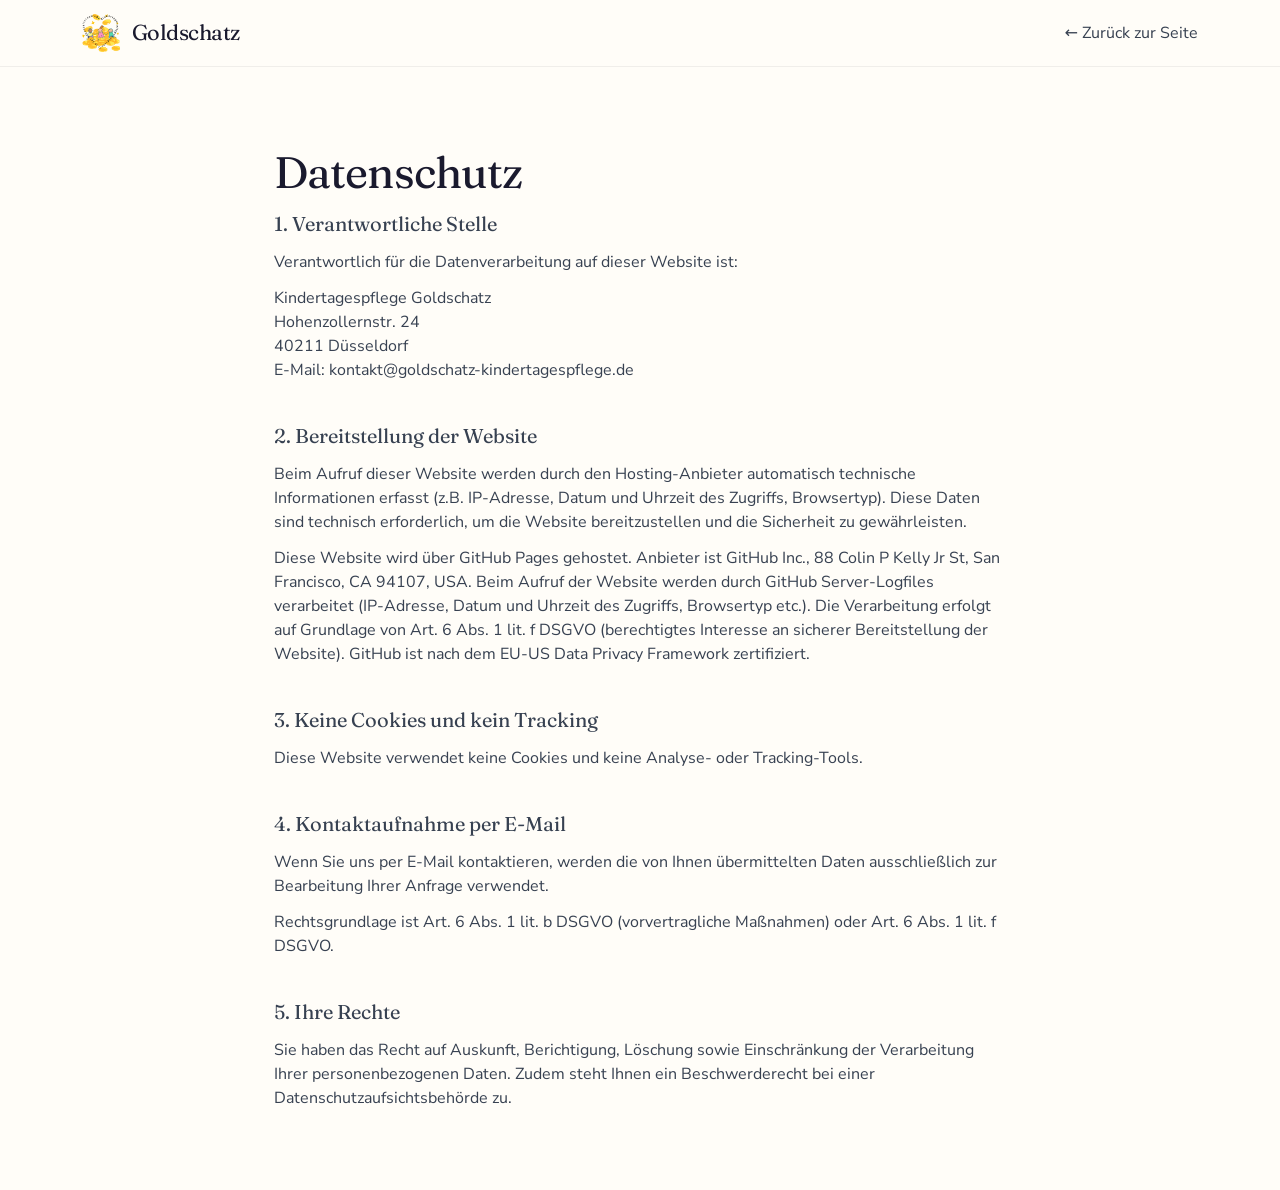
==== commit d39255ea: "Add files via upload" ====
--- a/datenschutz.html
+++ b/datenschutz.html
@@ -39,12 +39,8 @@
 
 <section class="mb-10">
 <h2 class="text-xl font-bold mb-3">2. Bereitstellung der Website</h2>
-<p>
-Beim Aufruf dieser Website werden durch den Hosting-Anbieter automatisch technische Informationen erfasst (z.B. IP-Adresse, Datum und Uhrzeit des Zugriffs, Browsertyp). Diese Daten sind technisch erforderlich, um die Website bereitzustellen und die Sicherheit zu gewährleisten.
-</p>
-<p class="mt-3">
-Rechtsgrundlage ist Art. 6 Abs. 1 lit. f DSGVO (berechtigtes Interesse an einer sicheren und stabilen Bereitstellung der Website).
-</p>
+<p>Beim Aufruf dieser Website werden durch den Hosting-Anbieter automatisch technische Informationen erfasst (z.B. IP-Adresse, Datum und Uhrzeit des Zugriffs, Browsertyp). Diese Daten sind technisch erforderlich, um die Website bereitzustellen und die Sicherheit zu gewährleisten.</p>
+<p class="mt-3">Diese Website wird über GitHub Pages gehostet. Anbieter ist GitHub Inc., 88 Colin P Kelly Jr St, San Francisco, CA 94107, USA. Beim Aufruf der Website werden durch GitHub Server-Logfiles verarbeitet (IP-Adresse, Datum und Uhrzeit des Zugriffs, Browsertyp etc.). Die Verarbeitung erfolgt auf Grundlage von Art. 6 Abs. 1 lit. f DSGVO (berechtigtes Interesse an sicherer Bereitstellung der Website). GitHub ist nach dem EU-US Data Privacy Framework zertifiziert.</p>
 </section>
 
 <section class="mb-10">
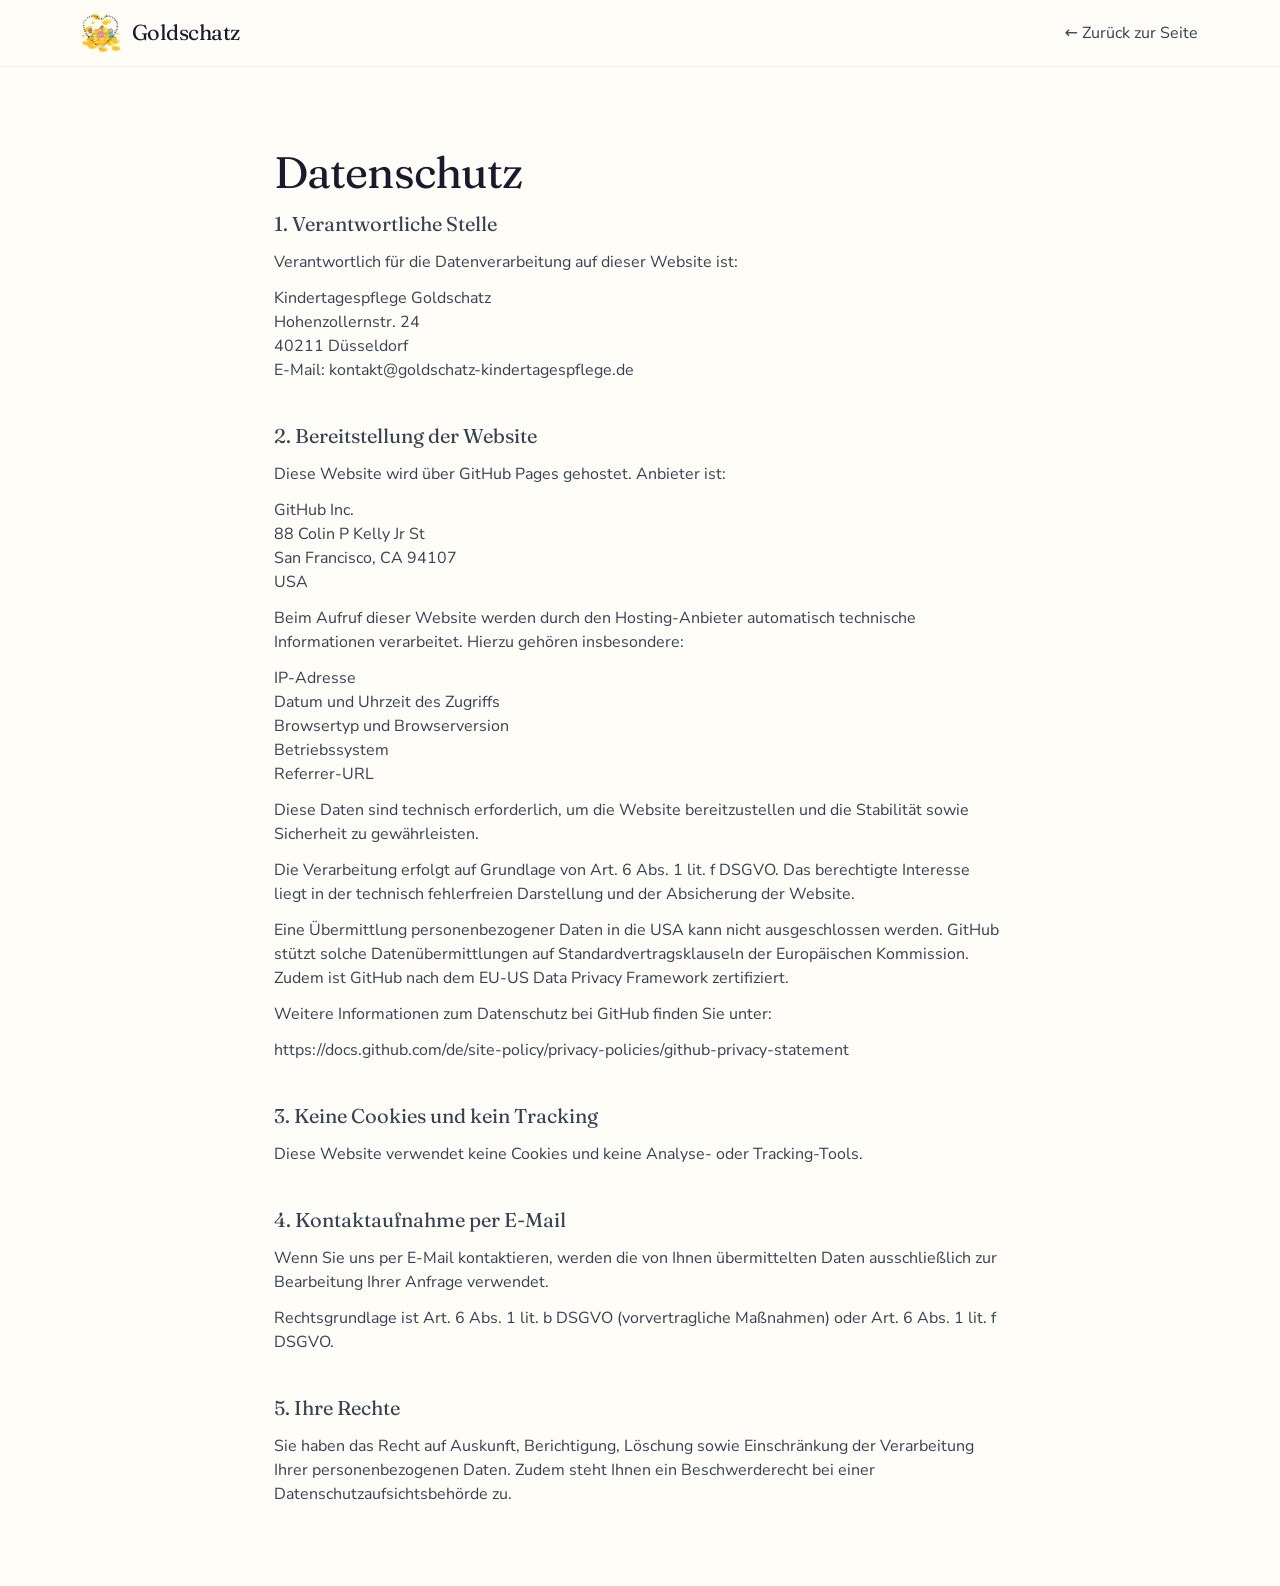
==== commit 3456d09d: "datenschutz um github pages datenschutz ergänzt" ====
--- a/datenschutz.html
+++ b/datenschutz.html
@@ -6,6 +6,7 @@
   <meta name="robots" content="noai, noimageai">
   <meta name="viewport" content="width=device-width, initial-scale=1.0" />
   <title>Datenschutz | Kindertagespflege Goldschatz</title>
+  <link rel="icon" href="./favicon.ico">
   <link rel="stylesheet" href="assets/output.css" />
   <link rel="stylesheet" href="assets/styles.css" />
 </head>
@@ -39,8 +40,27 @@
 
 <section class="mb-10">
 <h2 class="text-xl font-bold mb-3">2. Bereitstellung der Website</h2>
-<p>Beim Aufruf dieser Website werden durch den Hosting-Anbieter automatisch technische Informationen erfasst (z.B. IP-Adresse, Datum und Uhrzeit des Zugriffs, Browsertyp). Diese Daten sind technisch erforderlich, um die Website bereitzustellen und die Sicherheit zu gewährleisten.</p>
-<p class="mt-3">Diese Website wird über GitHub Pages gehostet. Anbieter ist GitHub Inc., 88 Colin P Kelly Jr St, San Francisco, CA 94107, USA. Beim Aufruf der Website werden durch GitHub Server-Logfiles verarbeitet (IP-Adresse, Datum und Uhrzeit des Zugriffs, Browsertyp etc.). Die Verarbeitung erfolgt auf Grundlage von Art. 6 Abs. 1 lit. f DSGVO (berechtigtes Interesse an sicherer Bereitstellung der Website). GitHub ist nach dem EU-US Data Privacy Framework zertifiziert.</p>
+<p>Diese Website wird über GitHub Pages gehostet. Anbieter ist:</p>
+<p class="mt-3">GitHub Inc.<br>
+88 Colin P Kelly Jr St<br>
+San Francisco, CA 94107<br>
+USA<br>
+</p>
+<p class="mt-3">Beim Aufruf dieser Website werden durch den Hosting-Anbieter automatisch technische Informationen verarbeitet. Hierzu gehören insbesondere:</p>
+<p class="mt-3">
+    <ul>
+        <li>IP-Adresse</li>
+        <li>Datum und Uhrzeit des Zugriffs</li>
+        <li>Browsertyp und Browserversion</li>
+        <li>Betriebssystem</li>
+        <li>Referrer-URL</li>
+    </ul>
+</p>
+<p class="mt-3">Diese Daten sind technisch erforderlich, um die Website bereitzustellen und die Stabilität sowie Sicherheit zu gewährleisten.</p>
+<p class="mt-3">Die Verarbeitung erfolgt auf Grundlage von Art. 6 Abs. 1 lit. f DSGVO. Das berechtigte Interesse liegt in der technisch fehlerfreien Darstellung und der Absicherung der Website.</p>
+<p class="mt-3">Eine Übermittlung personenbezogener Daten in die USA kann nicht ausgeschlossen werden. GitHub stützt solche Datenübermittlungen auf Standardvertragsklauseln der Europäischen Kommission. Zudem ist GitHub nach dem EU-US Data Privacy Framework zertifiziert.</p>
+<p class="mt-3">Weitere Informationen zum Datenschutz bei GitHub finden Sie unter:</p>
+<p class="mt-3">https://docs.github.com/de/site-policy/privacy-policies/github-privacy-statement</p>
 </section>
 
 <section class="mb-10">
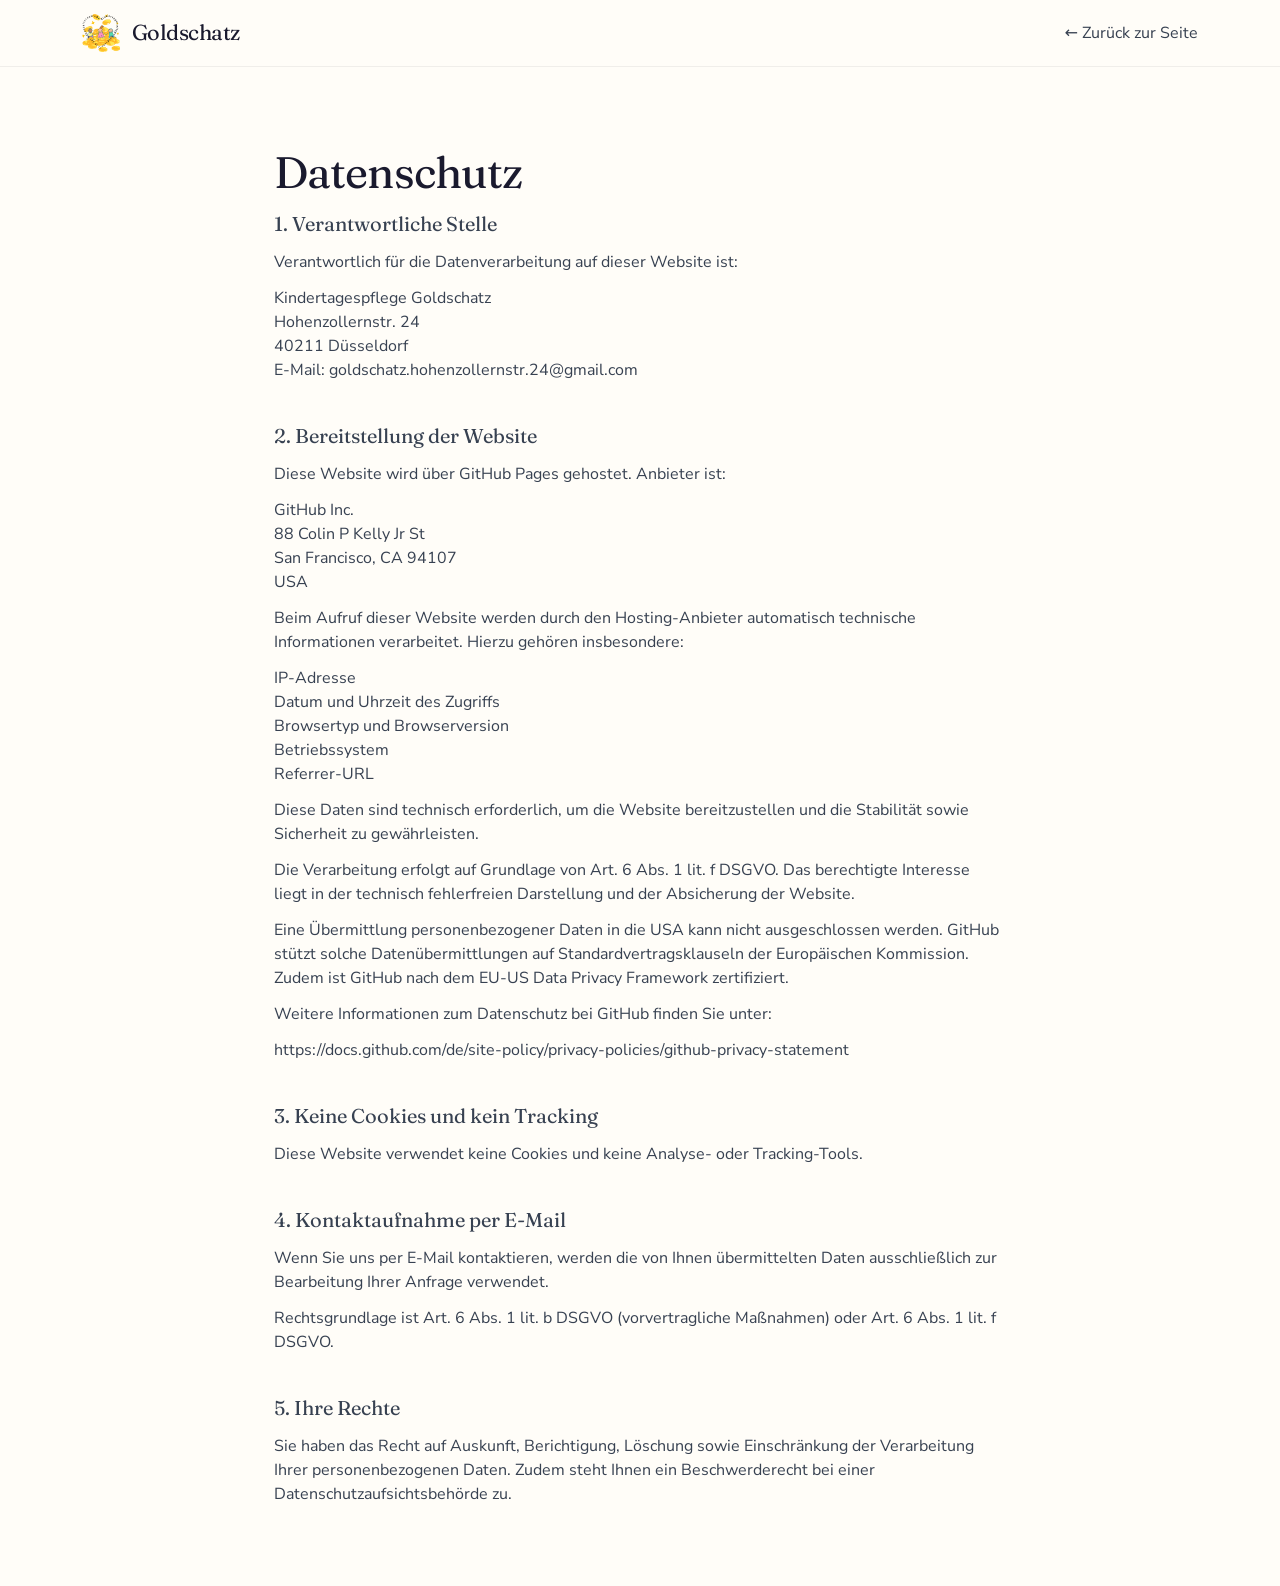
==== commit acbee771: "gmail adresse" ====
--- a/datenschutz.html
+++ b/datenschutz.html
@@ -34,7 +34,7 @@
 Kindertagespflege Goldschatz<br>
 Hohenzollernstr. 24<br>
 40211 Düsseldorf<br>
-E-Mail: kontakt@goldschatz-kindertagespflege.de
+E-Mail: goldschatz.hohenzollernstr.24@gmail.com
 </p>
 </section>
 
